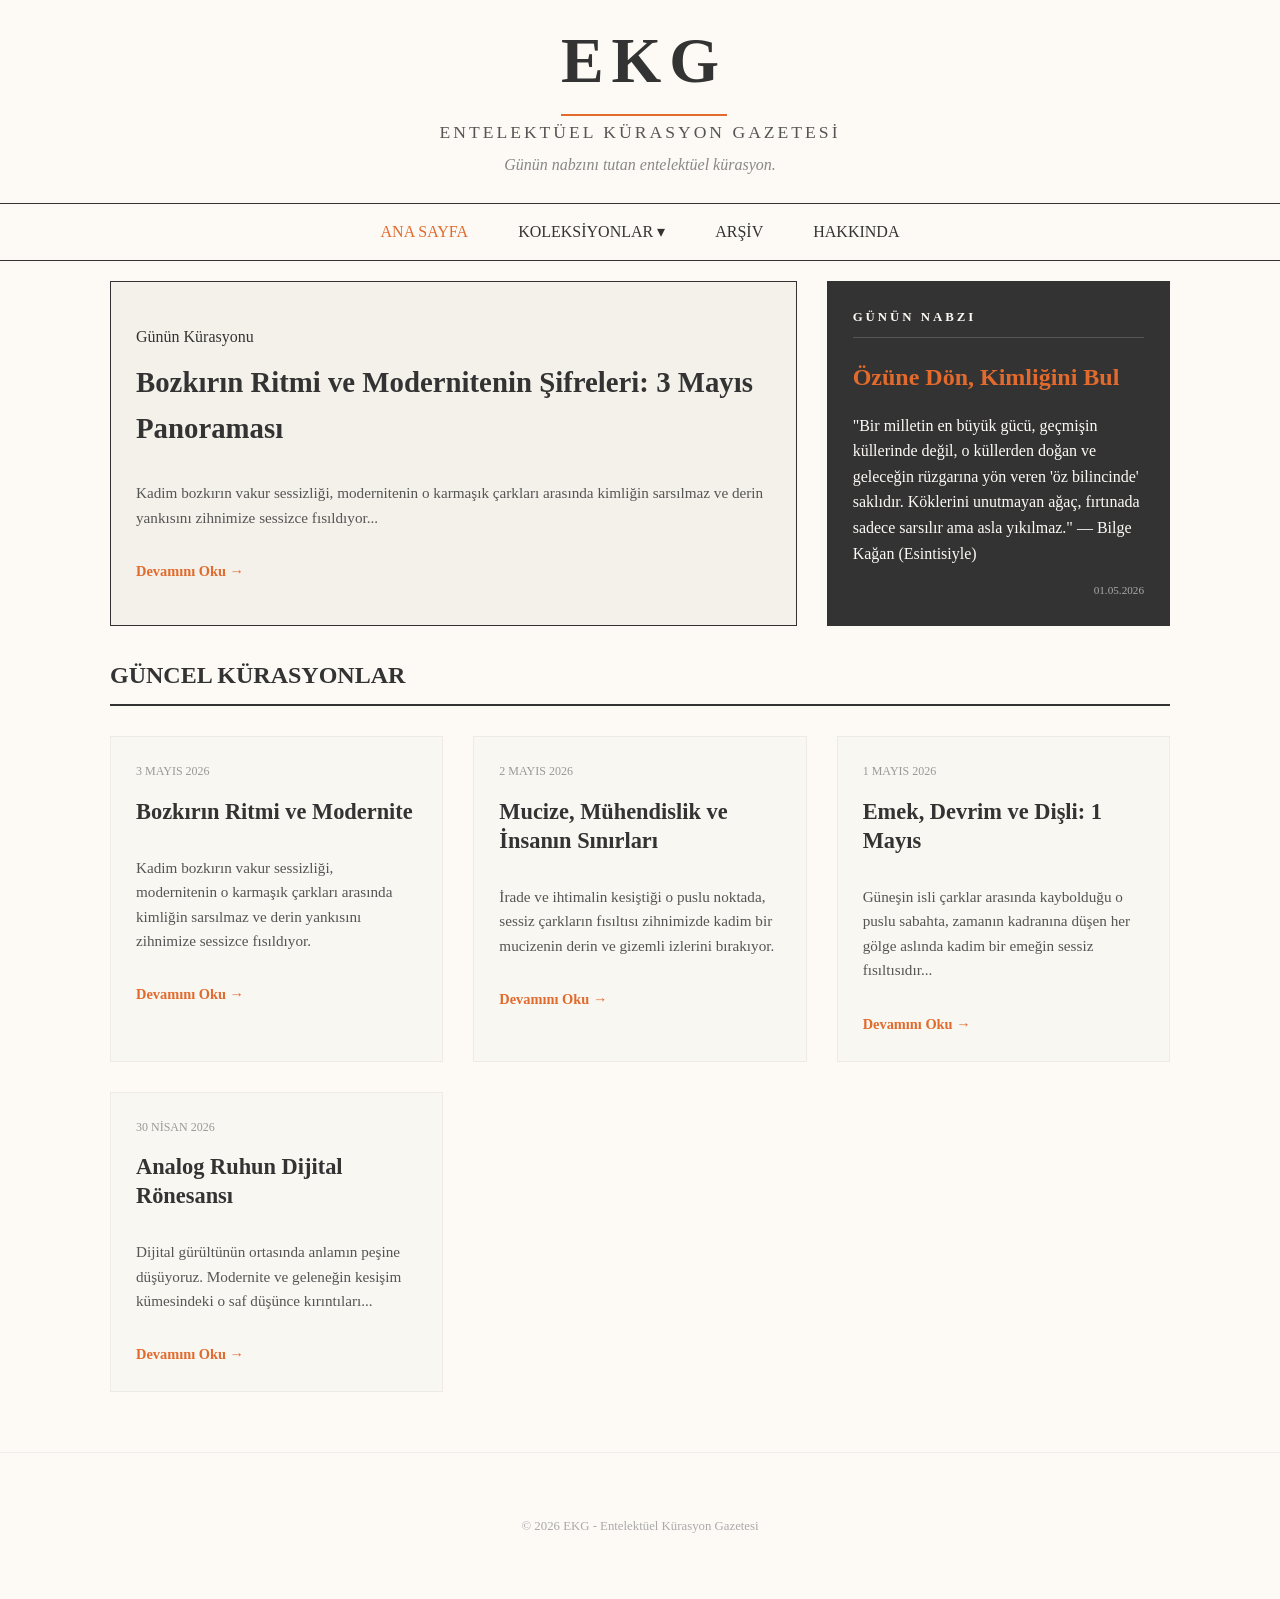
==== index.html @ f5b5e718 "update index.html" ====
<!DOCTYPE html>
<html lang="tr">
<head>
    <meta charset="UTF-8">
    <meta name="viewport" content="width=device-width, initial-scale=1.0, maximum-scale=1.0,user-scalable=no">
    <title>EKG | Entelektüel Kürasyon Gazetesi</title>
    <link rel="stylesheet" href="style.css">
</head>
<body>

    <header>
        <h1 class="site-title">
            <a href="index.html" style="text-decoration: none; color: inherit;">
                EKG
            </a>
        </h1>
        <h2 class="full-name">Entelektüel Kürasyon Gazetesi</h2>
        <p class="motto">Günün nabzını tutan entelektüel kürasyon.</p>
    </header>

    <nav class="main-nav">
        <div class="mobile-menu-btn" id="mobileMenuBtn">
            <span></span>
            <span></span>
            <span></span>
            <small>MENÜ</small>
        </div>

        <ul class="nav-list" id="navList">
            <li><a href="index.html" class="active">ANA SAYFA</a></li>
            <li class="dropdown">
                <a href="javascript:void(0)" class="dropbtn">KOLEKSİYONLAR ▾</a>
                <ul class="dropdown-content">
                    <li><a href="#">Haftasonu Rehberleri</a></li>
                    <li><a href="#">Araştırma Dosyaları</a></li>
                    <li><a href="#">Yazı Dizileri</a></li>
                    <li><a href="#">İncelemeler</a></li>
                </ul>
            </li>
            <li><a href="#">ARŞİV</a></li>
            <li><a href="hakkinda.html">HAKKINDA</a></li>
        </ul>
    </nav>

    <main>
        <section class="headline-zone">
            <article class="main-featured">
                <span class="label">Günün Kürasyonu</span>

                <a href="yazilar/yazi-dort.html" class="post-title-link">
                    <h2>Bozkırın Ritmi ve Modernitenin Şifreleri: 3 Mayıs Panoraması</h2>
                </a>

                <p class="summary">
                    Kadim bozkırın vakur sessizliği, modernitenin o karmaşık çarkları arasında kimliğin sarsılmaz ve derin yankısını zihnimize sessizce fısıldıyor...
                </p>

                <a href="yazilar/yazi-dort.html" class="read-more-btn">Devamını Oku →</a>
            </article>



            <aside class="pulse-box">
                <h3>Günün Nabzı</h3>
                <div class="pulse-content">
                    <span class="concept">Özüne Dön, Kimliğini Bul</span>
                    <p>
                        ​"Bir milletin en büyük gücü, geçmişin küllerinde değil, o küllerden doğan ve geleceğin rüzgarına yön veren 'öz bilincinde' saklıdır. Köklerini unutmayan ağaç, fırtınada sadece sarsılır ama asla yıkılmaz." — Bilge Kağan (Esintisiyle)
                    </p>
                </div>
                <div class="pulse-footer">
                    <span>01.05.2026</span>
                </div>
            </aside>
        </section>

        <section class="post-list">
            <h3>Güncel Kürasyonlar</h3>
            <div class="post-list-grid">

                <article class="post-card">
                    <span class="date">3 Mayıs 2026</span>
                    
                    <a href="yazilar/yazi-dort.html" class="post-title-link">
                        <h4>Bozkırın Ritmi ve Modernite</h4>
                    </a>
                    
                    <p>
                        Kadim bozkırın vakur sessizliği, modernitenin o karmaşık çarkları arasında kimliğin sarsılmaz ve derin yankısını zihnimize sessizce fısıldıyor.
                    </p>
                    
                    <a href="yazilar/yazi-dort.html" class="read-more">Devamını Oku →</a>
                </article>                
                
                <article class="post-card">
                    <span class="date">2 Mayıs 2026</span>
    
                    <a href="yazilar/yazi-uc.html" class="post-title-link">
                        <h4>Mucize, Mühendislik ve İnsanın Sınırları</h4>
                    </a>
    
                    <p>
                        İrade ve ihtimalin kesiştiği o puslu noktada, sessiz çarkların fısıltısı zihnimizde kadim bir mucizenin derin ve gizemli izlerini bırakıyor.
                    </p>
    
                    <a href="yazilar/yazi-uc.html" class="read-more">Devamını Oku →</a>
                </article>
                
                <article class="post-card">
                    <span class="date">1 Mayıs 2026</span>
                    
                    <a href="yazilar/yazi-iki.html" class="post-title-link">
                        <h4>Emek, Devrim ve Dişli: 1 Mayıs</h4>
                    </a>
                    
                    <p>
                        Güneşin isli çarklar arasında kaybolduğu o puslu sabahta, zamanın kadranına düşen her gölge aslında kadim bir emeğin sessiz fısıltısıdır...
                    </p>
                    
                    <a href="yazilar/yazi-iki.html" class="read-more">Devamını Oku →</a>
                </article>                
                
                <article class="post-card">
                    <span class="date">30 Nisan 2026</span>
    
                    <a href="yazilar/analog-ruhun-dijital-ronesansi.html" class="post-title-link">
                        <h4>Analog Ruhun Dijital Rönesansı</h4>
                    </a>
    
                    <p>
                        Dijital gürültünün ortasında anlamın peşine düşüyoruz. Modernite ve geleneğin kesişim kümesindeki o saf düşünce kırıntıları...
                    </p>
    
                    <a href="yazilar/analog-ruhun-dijital-ronesansi.html" class="read-more">Devamını Oku →</a>
                </article>

            </div>
        </section>
    </main>

    <footer>
        <p>&copy; 2026 EKG - Entelektüel Kürasyon Gazetesi</p>
    </footer>

    <script src="script.js"></script>
</body>
</html>
---- style.css ----
/* ============================================================
   1. GENEL AYARLAR & TİPOGRAFİ
   ============================================================ */
html, body {
    overflow-x: hidden;
    width: 100%;
    margin: 0;
    padding: 0;
    box-sizing: border-box;
    background-color: #fdfaf6;
    color: #333;
    font-family: 'Georgia', serif;
    line-height: 1.6;
}

*, *:before, *:after { box-sizing: inherit; }

/* ============================================================
   2. HEADER (BAŞLIK)
   ============================================================ */
header {
    text-align: center;
    padding: 10px 20px 10px;
    background-color: #fdfaf6;
}

/* --- SADECE LOGO İÇİN NABIZ (PULSE) --- */
.site-title {
    font-size: 4rem;
    margin: 0;
    font-weight: bold;
    position: relative;
    display: inline-block;
    letter-spacing: 8px;
    margin-right: -8px;
    /* Hayalet boşluğu sıfırlar */
    padding: 0;
}

.site-title::after {
    content: "";
    display: block;
    width: 100%;
    height: 2px;
    background: #e26a2c;
    margin: 2px auto 0;
    animation: real-heartbeat 5s infinite ease-in-out;
    transform-origin: center;
}




header h1 a { text-decoration: none; color: inherit; }

.full-name {
    font-size: 1.1rem;
    font-weight: normal;
    text-transform: uppercase;
    letter-spacing: 3px;
    margin: 2px 0;
    color: #555;
}

.motto {
    font-style: italic;
    color: #888;
    font-size: 1rem;
    margin-top: 5px;
}

/* ============================================================
   3. EKG NAVİGASYON SİSTEMİ (ÇALIŞAN YAPI)
   ============================================================ */
.main-nav {
    border-top: 1px solid #333;
    border-bottom: 1px solid #333;
    background-color: #fdfaf6;
    position: sticky;
    top: 0;
    z-index: 10000;
    width: 100%;
}

.nav-list {
    display: flex;
    justify-content: center;
    margin: 0;
    padding: 0;
    list-style: none !important;
}

.nav-list li {
    position: relative;
    list-style: none !important;
}

.nav-list li a {
    display: block;
    padding: 15px 25px;
    color: #333 !important;
    text-decoration: none !important;
    font-size: 1rem;
    transition: 0.3s;
}

.nav-list li a:hover, .nav-list li a.active { color: #e26a2c !important; }

/* --- MASAÜSTÜ & TABLET (769px Üstü) --- */
@media (min-width: 769px) {
    .mobile-menu-btn { display: none !important; }
    
    .dropdown-content {
        display: none;
        position: absolute;
        top: 100%;
        left: 0;
        background-color: #333;
        min-width: 220px;
        box-shadow: 0 8px 16px rgba(0,0,0,0.2);
        flex-direction: column;
        padding: 0;
    }
    .dropdown.is-open .dropdown-content { display: flex !important; }
}

/* --- MOBİL (768px ve Altı) --- */
@media (max-width: 768px) {
    .mobile-menu-btn {
        display: flex !important;
        flex-direction: column;
        align-items: center;
        padding: 12px;
        cursor: pointer;
    }
    .mobile-menu-btn span { width: 25px; height: 2px; background: #333; margin: 2px 0; }
    .mobile-menu-btn small { font-size: 0.6rem; text-transform: uppercase; }

    .nav-list {
        display: none !important; 
        flex-direction: column !important;
        width: 100%;
        text-align: center;
    }

    .nav-list.is-active { display: flex !important; }

    .nav-list li { width: 100%; border-top: 1px solid #eee; }
    .nav-list li a { padding: 15px !important; }

    .dropdown-content {
        display: none !important;
        background-color: #333;
        width: 100%;
        padding: 0;
        position: static !important;
    }
    .dropdown.is-open .dropdown-content { display: block !important; }
}

.dropdown-content li a { color: #fdfaf6 !important; padding: 12px !important; font-size: 0.9rem; border-bottom: 1px solid #444; }

/* ============================================================
   4. ANA İÇERİK ALANI (MANŞET & GRID)
   ============================================================ */
main {
    max-width: 1100px;
    margin: 20px auto;
    padding: 0 20px;
}

.headline-zone {
    display: grid;
    grid-template-columns: 2fr 1fr;
    gap: 30px;
    margin-bottom: 30px;
}

.main-featured {
    background: #f4f1ea;
    padding: 25px;
    border: 1px solid #333;
    display: flex;
    flex-direction: column;
    justify-content: center;
}

.main-featured h2 { font-size: 1.8rem; margin: 10px 0; }

/* Günün Nabzı Kutusu */
.pulse-box {
    background: #333;
    color: #fdfaf6;
    padding: 25px;
    display: flex;
    flex-direction: column;
    justify-content: space-between;
    border: 1px solid #333;
}

.pulse-box h3 {
    font-size: 0.8rem;
    text-transform: uppercase;
    letter-spacing: 3px;
    margin: 0;
    border-bottom: 1px solid #555;
    padding-bottom: 10px;
}

.pulse-content .concept {
    display: block;
    font-size: 1.5rem;
    font-weight: bold;
    margin: 20px 0 15px;
    color: #e26a2c;
}

.pulse-footer { font-size: 0.7rem; opacity: 0.6; text-align: right; }

/* ============================================================
   5. KARO (GRID) DÜZENİ & YAZI KARTLARI
   ============================================================ */
.post-list h3 {
    font-size: 1.5rem;
    border-bottom: 2px solid #333;
    padding-bottom: 10px;
    margin-bottom: 30px;
    text-transform: uppercase;
}

.post-list-grid {
    display: grid;
    grid-template-columns: repeat(auto-fit, minmax(300px, 1fr));
    gap: 30px;
}

.post-card {
    background: #f9f7f2;
    border: 1px solid #efebe4;
    padding: 25px;
    display: flex;
    flex-direction: column;
    transition: all 0.3s ease;
    text-decoration: none;
    color: inherit;
}

/* Üzerine gelince (Hover) parlaması için */
.post-card:hover {
    background-color: #fdfaf6; /* Sayfa zemin rengine döner */
    transform: translateY(-8px);
    box-shadow: 0 12px 24px rgba(0,0,0,0.05);
    border-color: #e26a2c;
}

.post-image-placeholder {
    width: 100%;
    height: 180px;
    overflow: hidden;
    background-color: #f0f0f0;
    margin-bottom: 15px;
}

.grid-img {
    width: 100%;
    height: 180px;
    object-fit: cover;
    transition: transform 0.3s ease;
}

.post-card:hover .grid-img { transform: scale(1.05); }

.post-card .date { font-size: 0.75rem; color: #999; text-transform: uppercase; }

.post-card h4 { margin: 15px 0; font-size: 1.4rem; line-height: 1.3; }

.read-more {
    margin-top: 20px;
    display: inline-block;
    color: #e26a2c;
    font-weight: bold;
    text-decoration: none;
    font-size: 0.9rem;
}

/* ============================================================
   6. FOOTER & MOBİL LAYOUT AYARLARI
   ============================================================ */
footer {
    text-align: center;
    padding: 50px 20px;
    border-top: 1px solid #eee;
    margin-top: 60px;
    font-size: 0.8rem;
    color: #aaa;
}

@media (max-width: 768px) {
    .headline-zone { grid-template-columns: 1fr; }
    header h1 { font-size: 2.8rem; }
    .post-list-grid { grid-template-columns: 1fr; }
}

/* ============================================================
   EKG LİNK VE ETKİLEŞİM ESTETİĞİ (UNIFIED DESIGN)
   ============================================================ */

/* 1. EVRENSEL LİNK TEMİZLİĞİ */
a, a:visited, a:hover, a:active {
    text-decoration: none !important; /* Alt çizgiyi her yerde yasakla */
    color: inherit; /* Varsayılan mavi/mor rengi öldür */
    outline: none;
}

/* 2. MANŞET (FEATURED) ALANI DÜZENLEMESİ */
.main-featured {
    cursor: pointer; /* Alanın tamamının etkileşimli olduğunu hissettirir */
    transition: background-color 0.3s ease, border-color 0.3s ease;
}

.main-featured h2 {
    color: #333;
    transition: color 0.3s ease;
    margin-bottom: 15px;
}

/* Manşet üzerine gelince başlık turuncuya dönsün */
.main-featured:hover h2 {
    color: #e26a2c;
}

/* 3. POST CARD (GÜNCEL KÜRASYONLAR) BAŞLIKLARI */
.post-title-link h4 {
    color: #333;
    margin: 15px 0;
    transition: color 0.3s ease;
}

/* Kart üzerine gelince başlık turuncuya dönsün */
.post-card:hover h4 {
    color: #e26a2c;
}

/* 4. "DEVAMINI OKU" BUTONLARI (ORTAK DİL) */
.read-more, .read-more-btn {
    color: #e26a2c !important; /* İmza turuncumuz */
    font-weight: bold;
    font-size: 0.9rem;
    display: inline-block;
    margin-top: 15px;
    position: relative;
    transition: all 0.3s ease;
}

/* Hover durumunda minik bir süzülme ve ok işareti vurgusu */
.read-more:hover, .read-more-btn:hover {
    opacity: 0.8;
    transform: translateX(8px); /* Sağa doğru zarif bir kayma */
}

/* 5. METİN ÖZETLERİ (P Etiketleri) */
.main-featured p, .post-card p {
    color: #555; /* Okunabilirliği yüksek, yumuşak bir siyah */
    font-size: 0.95rem;
    line-height: 1.6;
}

/* --- HAKKINDA SAYFASI ÖZEL --- */
.about-section {
    max-width: 800px;
    margin: 40px auto;
    background: #f4f1ea;
    padding: 40px;
    border: 1px solid #333;
    text-align: center;
}

.about-text h2 {
    font-size: 2rem;
    margin-bottom: 30px;
    letter-spacing: 2px;
}

.about-text p {
    font-size: 1.1rem;
    color: #444;
    margin-bottom: 25px;
    text-align: justify;
}

.separator {
    font-size: 1.5rem;
    margin: 40px 0;
    color: #e26a2c;
}

.contact-info h3 {
    font-size: 1.2rem;
    text-transform: uppercase;
    margin-bottom: 10px;
}

.email-link {
    color: #e26a2c !important;
    font-weight: bold;
    text-decoration: underline !important;
}

/* GERÇEKÇİ STOACI NABIZ ANİMASYONU */
@keyframes real-heartbeat {
    0% { transform: scaleX(0.1); opacity: 0.2; }    /* Başlangıç: Sessizlik */
    5% { transform: scaleX(1.05); opacity: 1; }    /* LUB: Ana Atış */
    8% { transform: scaleX(0.8); opacity: 0.6; }     /* Ara Geçiş */
    12% { transform: scaleX(1.1); opacity: 1; }     /* DUB: Artçı Atış */
    18% { transform: scaleX(0.1); opacity: 0.2; }    /* Sönümlenme */
    100% { transform: scaleX(0.1); opacity: 0.2; }  /* Uzun Bekleyiş: Dinginlik */
}

/* --- YAZI SAYFASI ESTETİĞİ --- */
.article-container {
    max-width: 800px;
    /* Okuma kolaylığı için ideal genişlik */
    margin: 40px auto;
}

.article-header {
    text-align: center;
    margin-bottom: 40px;
}

.category-tag {
    color: #e26a2c;
    text-transform: uppercase;
    font-weight: bold;
    font-size: 0.8rem;
    letter-spacing: 2px;
}

.article-header h1 {
    font-size: 2.5rem;
    line-height: 1.2;
    margin: 20px 0;
}

.article-meta {
    font-size: 0.9rem;
    color: #888;
    font-style: italic;
}

.featured-image-container {
    margin-bottom: 40px;
    border: 1px solid #333;
    padding: 10px;
    background: #fff;
}

.article-hero-img {
    width: 100%;
    height: auto;
    display: block;
}

.article-body section {
    margin-bottom: 50px;
}

.article-body h3 {
    font-size: 1.6rem;
    border-bottom: 1px solid #e26a2c;
    padding-bottom: 10px;
    margin-bottom: 20px;
}

.article-body p {
    font-size: 1.15rem;
    line-height: 1.8;
    margin-bottom: 25px;
    text-align: justify;
}

/* Ice Breaker Kutuları */
.ice-breaker-box {
    background-color: #f4f1ea;
    border-left: 4px solid #e26a2c;
    padding: 20px;
    margin: 30px 0;
    font-style: italic;
    color: #444;
    font-size: 1rem;
}

/* Yazı sayfasındaki başlıkta animasyonu durdurur */
.article-header h1 {
    animation: none !important;
    position: relative;
    display: block;
}

.article-header h1::after {
    content: none !important;
    /* Hareketli çizgiyi tamamen yok eder */
}
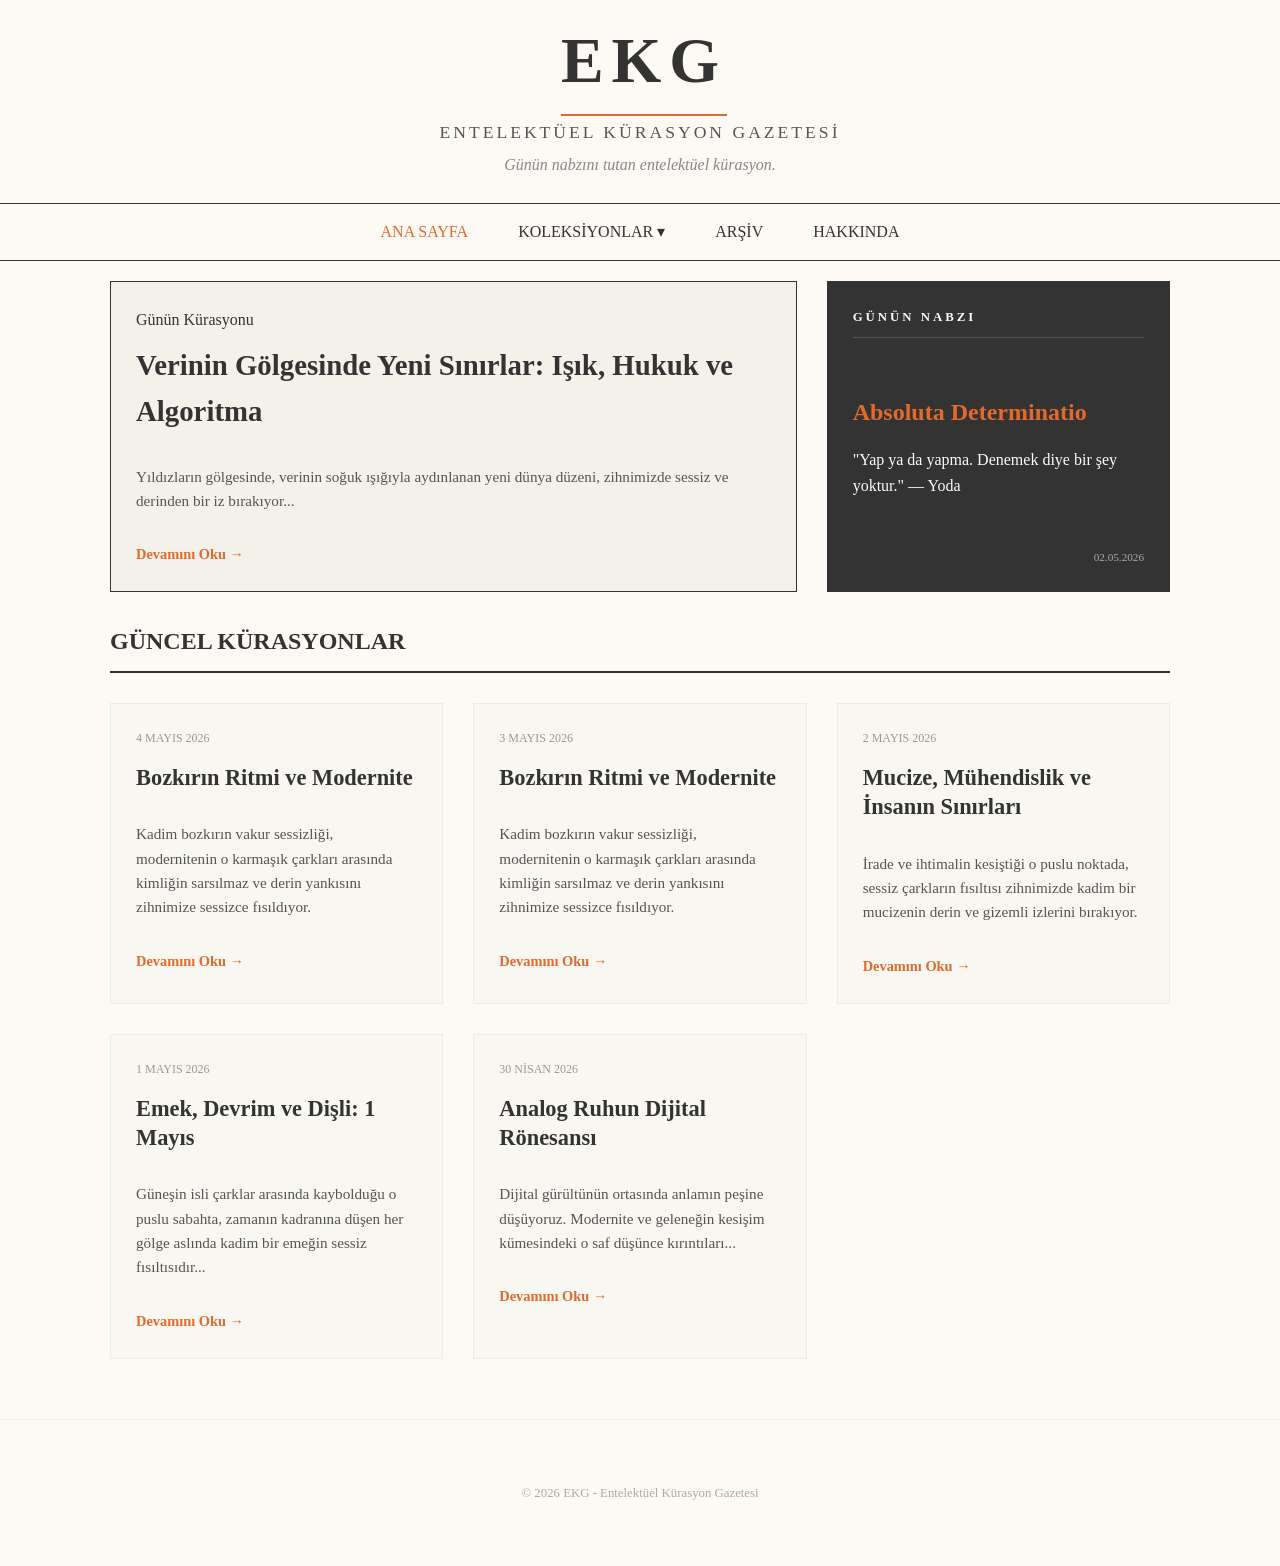
==== commit e30e1bfe: "yazi-bes" ====
--- a/index.html
+++ b/index.html
@@ -47,15 +47,15 @@
             <article class="main-featured">
                 <span class="label">Günün Kürasyonu</span>
 
-                <a href="yazilar/yazi-dort.html" class="post-title-link">
-                    <h2>Bozkırın Ritmi ve Modernitenin Şifreleri: 3 Mayıs Panoraması</h2>
+                <a href="yazilar/yazi-bes.html" class="post-title-link">
+                    <h2>Verinin Gölgesinde Yeni Sınırlar: Işık, Hukuk ve Algoritma</h2>
                 </a>
 
                 <p class="summary">
-                    Kadim bozkırın vakur sessizliği, modernitenin o karmaşık çarkları arasında kimliğin sarsılmaz ve derin yankısını zihnimize sessizce fısıldıyor...
+                    Yıldızların gölgesinde, verinin soğuk ışığıyla aydınlanan yeni dünya düzeni, zihnimizde sessiz ve derinden bir iz bırakıyor...
                 </p>
 
-                <a href="yazilar/yazi-dort.html" class="read-more-btn">Devamını Oku →</a>
+                <a href="yazilar/yazi-bes.html" class="read-more-btn">Devamını Oku →</a>
             </article>
 
 
@@ -63,13 +63,12 @@
             <aside class="pulse-box">
                 <h3>Günün Nabzı</h3>
                 <div class="pulse-content">
-                    <span class="concept">Özüne Dön, Kimliğini Bul</span>
+                    <span class="concept">Absoluta Determinatio</span>
                     <p>
-                        ​"Bir milletin en büyük gücü, geçmişin küllerinde değil, o küllerden doğan ve geleceğin rüzgarına yön veren 'öz bilincinde' saklıdır. Köklerini unutmayan ağaç, fırtınada sadece sarsılır ama asla yıkılmaz." — Bilge Kağan (Esintisiyle)
-                    </p>
+                        ​"Yap ya da yapma. Denemek diye bir şey yoktur." — Yoda</p>
                 </div>
                 <div class="pulse-footer">
-                    <span>01.05.2026</span>
+                    <span>02.05.2026</span>
                 </div>
             </aside>
         </section>
@@ -78,6 +77,20 @@
             <h3>Güncel Kürasyonlar</h3>
             <div class="post-list-grid">
 
+                <article class="post-card">
+                    <span class="date">4 Mayıs 2026</span>
+                    
+                    <a href="yazilar/yazi-bes.html" class="post-title-link">
+                        <h4>Bozkırın Ritmi ve Modernite</h4>
+                    </a>
+                    
+                    <p>
+                        Kadim bozkırın vakur sessizliği, modernitenin o karmaşık çarkları arasında kimliğin sarsılmaz ve derin yankısını zihnimize sessizce fısıldıyor.
+                    </p>
+                    
+                    <a href="yazilar/yazi-bes.html" class="read-more">Devamını Oku →</a>
+                </article>
+               
                 <article class="post-card">
                     <span class="date">3 Mayıs 2026</span>
                     
--- a/style.css
+++ b/style.css
@@ -500,4 +500,53 @@
 .article-header h1::after {
     content: none !important;
     /* Hareketli çizgiyi tamamen yok eder */
-}+}
+
+/* ============================================================
+   EKG ANALOG SAYFA KIVRILMA - SAĞ ALT KÖŞE (REVISED)
+   ============================================================ */
+
+.post-card, .main-featured {
+    position: relative;
+    overflow: hidden;
+    transition: all 0.4s cubic-bezier(0.25, 0.46, 0.45, 0.94);
+}
+
+/* KIVRILAN KÖŞE: SAĞ ALT MÜDAHALESİ */
+.post-card::before, .main-featured::before {
+    content: "";
+    position: absolute;
+    /* Koordinatları sağ alta mühürledik */
+    bottom: 0;
+    right: 0;
+    width: 0;
+    height: 0;
+    
+    /* Işık açısı sağ alt katlamaya göre 45 derecelik açıyla revize edildi */
+    background: linear-gradient(45deg, 
+        rgba(239, 235, 228, 1) 45%, /* Kağıt rengi */
+        rgba(215, 210, 195, 1) 50%, /* Katlanma çizgisi */
+        rgba(0, 0, 0, 0.05) 55%,    /* Gölgelenme */
+        transparent 60%);
+    
+    transition: all 0.4s ease;
+    z-index: 5;
+    /* Gölgeyi yukarı ve sola doğru yönlendirdik */
+    box-shadow: -2px -2px 5px rgba(0,0,0,0.05);
+}
+
+/* HOVER DURUMU */
+.post-card:hover::before, .main-featured:hover::before {
+    width: 45px;
+    height: 45px;
+}
+
+/* TIKLAMA (ACTIVE) DURUMU */
+.post-card:active::before, .main-featured:active::before {
+    width: 60px;
+    height: 60px;
+    background: linear-gradient(45deg, 
+        rgba(226, 106, 44, 0.2) 45%, /* İmza turuncumuzun hafif yansıması */
+        rgba(215, 210, 195, 1) 50%, 
+        rgba(0, 0, 0, 0.15) 80%);
+}
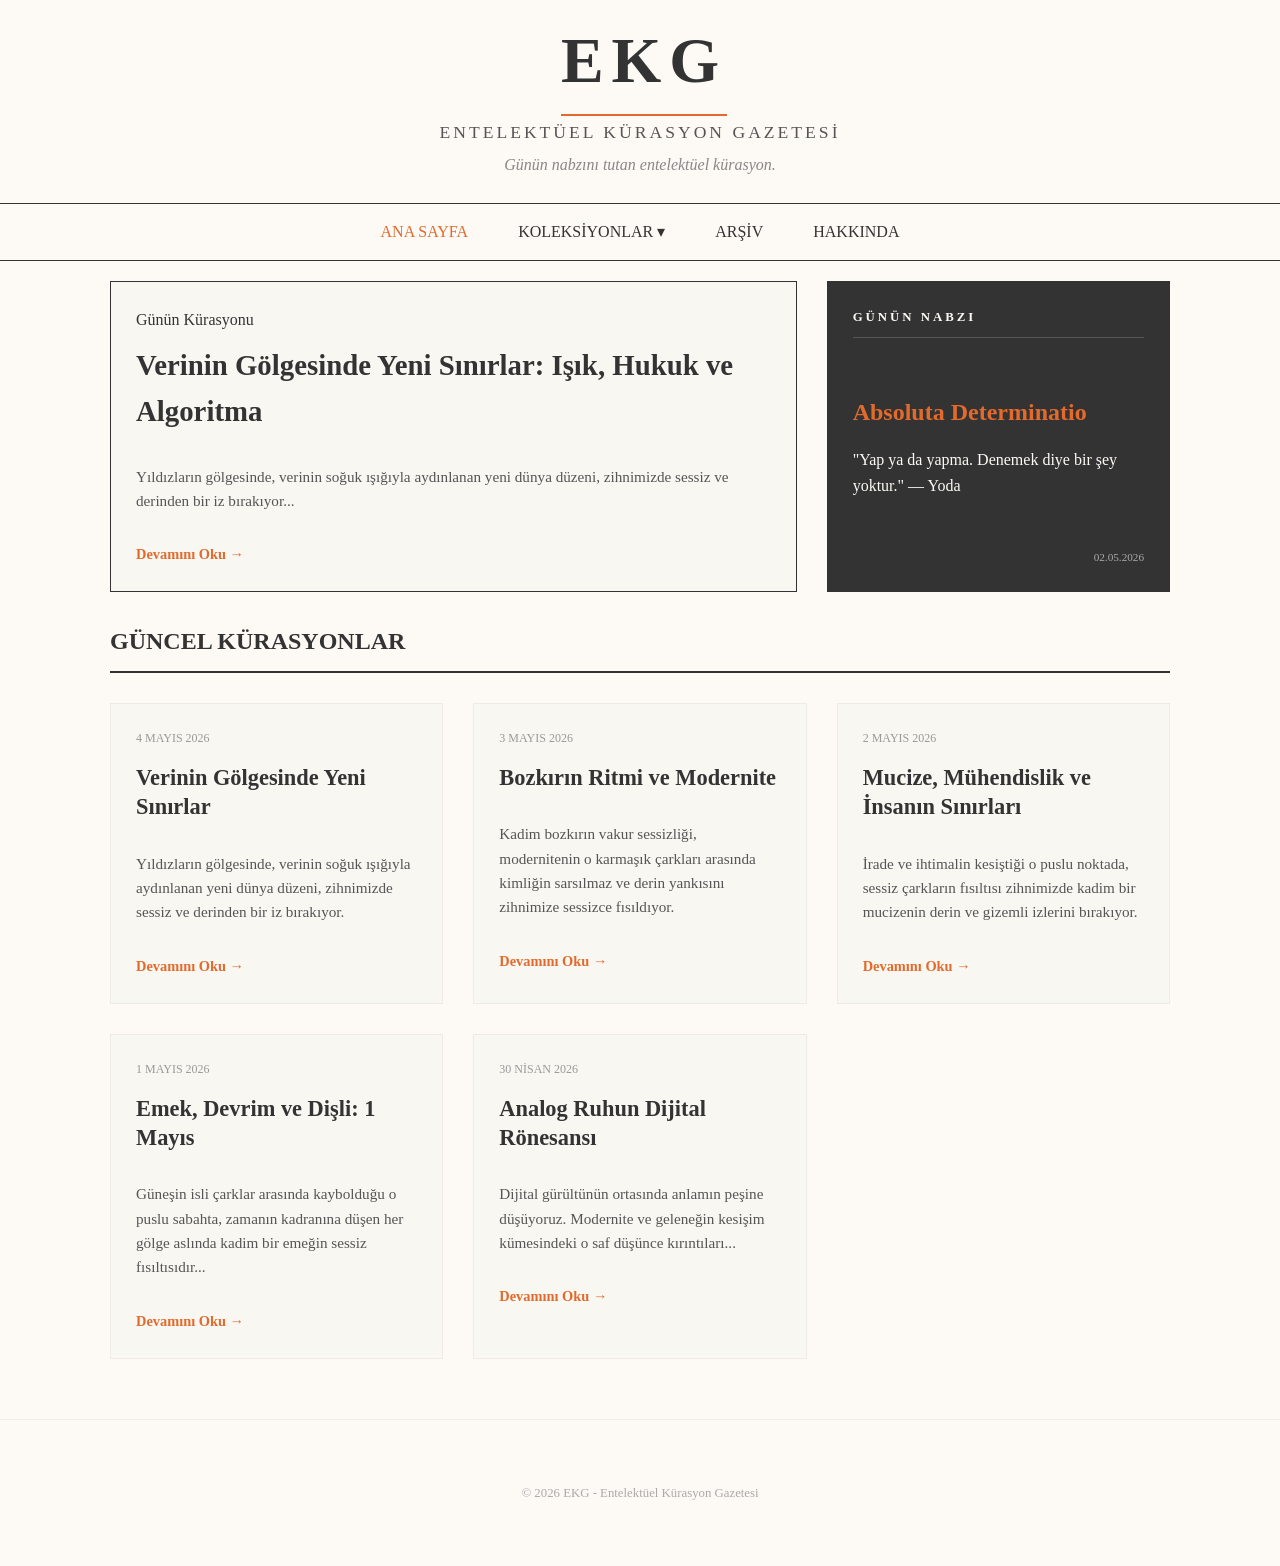
==== commit 2170ee08: "update index.html" ====
--- a/index.html
+++ b/index.html
@@ -58,8 +58,6 @@
                 <a href="yazilar/yazi-bes.html" class="read-more-btn">Devamını Oku →</a>
             </article>
 
-
-
             <aside class="pulse-box">
                 <h3>Günün Nabzı</h3>
                 <div class="pulse-content">
@@ -81,11 +79,11 @@
                     <span class="date">4 Mayıs 2026</span>
                     
                     <a href="yazilar/yazi-bes.html" class="post-title-link">
-                        <h4>Bozkırın Ritmi ve Modernite</h4>
+                        <h4>Verinin Gölgesinde Yeni Sınırlar</h4>
                     </a>
                     
                     <p>
-                        Kadim bozkırın vakur sessizliği, modernitenin o karmaşık çarkları arasında kimliğin sarsılmaz ve derin yankısını zihnimize sessizce fısıldıyor.
+                        Yıldızların gölgesinde, verinin soğuk ışığıyla aydınlanan yeni dünya düzeni, zihnimizde sessiz ve derinden bir iz bırakıyor.
                     </p>
                     
                     <a href="yazilar/yazi-bes.html" class="read-more">Devamını Oku →</a>
--- a/style.css
+++ b/style.css
@@ -503,50 +503,52 @@
 }
 
 /* ============================================================
-   EKG ANALOG SAYFA KIVRILMA - SAĞ ALT KÖŞE (REVISED)
+   EKG ANALOG SAYFA KIVRILMA - CERRAHİ DÜZENLEME (SAĞ ALT)
    ============================================================ */
 
 .post-card, .main-featured {
     position: relative;
     overflow: hidden;
+    /* Kartın ana zemini: Antik Kağıt tonu */
+    background-color: #f9f7f2; 
     transition: all 0.4s cubic-bezier(0.25, 0.46, 0.45, 0.94);
 }
 
-/* KIVRILAN KÖŞE: SAĞ ALT MÜDAHALESİ */
 .post-card::before, .main-featured::before {
     content: "";
     position: absolute;
-    /* Koordinatları sağ alta mühürledik */
     bottom: 0;
     right: 0;
     width: 0;
     height: 0;
     
-    /* Işık açısı sağ alt katlamaya göre 45 derecelik açıyla revize edildi */
-    background: linear-gradient(45deg, 
-        rgba(239, 235, 228, 1) 45%, /* Kağıt rengi */
-        rgba(215, 210, 195, 1) 50%, /* Katlanma çizgisi */
-        rgba(0, 0, 0, 0.05) 55%,    /* Gölgelenme */
-        transparent 60%);
+    /* GRADIENT SİHRİ: 
+       45 derecelik açıda %50'ye kadar şeffaf (alt zemin görünür), 
+       tam %50'de kağıdın arka yüzü başlar. 
+       Böylece çizgi kartın ortasına uzanmaz, sadece üçgende kalır.
+    */
+    background: linear-gradient(135deg, 
+        transparent 50%, 
+        #e0ddd5 50%,  /* Kıvrımın iç/arka yüzü (biraz daha gri/koyu) */
+        #f4f1ea 100%   /* Kıvrımın en ucu */
+    );
     
     transition: all 0.4s ease;
     z-index: 5;
-    /* Gölgeyi yukarı ve sola doğru yönlendirdik */
-    box-shadow: -2px -2px 5px rgba(0,0,0,0.05);
-}
-
-/* HOVER DURUMU */
+    
+    /* Kıvrımın altına düşen o asude gölge */
+    box-shadow: -3px -3px 8px rgba(0, 0, 0, 0.1);
+}
+
+/* HOVER: KÖŞE KIVRILIR */
 .post-card:hover::before, .main-featured:hover::before {
-    width: 45px;
-    height: 45px;
-}
-
-/* TIKLAMA (ACTIVE) DURUMU */
+    width: 50px;
+    height: 50px;
+}
+
+/* ACTIVE: TIKLAYINCA KAĞIT BİRAZ DAHA LİFT EDİLİR */
 .post-card:active::before, .main-featured:active::before {
-    width: 60px;
-    height: 60px;
-    background: linear-gradient(45deg, 
-        rgba(226, 106, 44, 0.2) 45%, /* İmza turuncumuzun hafif yansıması */
-        rgba(215, 210, 195, 1) 50%, 
-        rgba(0, 0, 0, 0.15) 80%);
-}
+    width: 65px;
+    height: 65px;
+    box-shadow: -5px -5px 12px rgba(0, 0, 0, 0.15);
+}
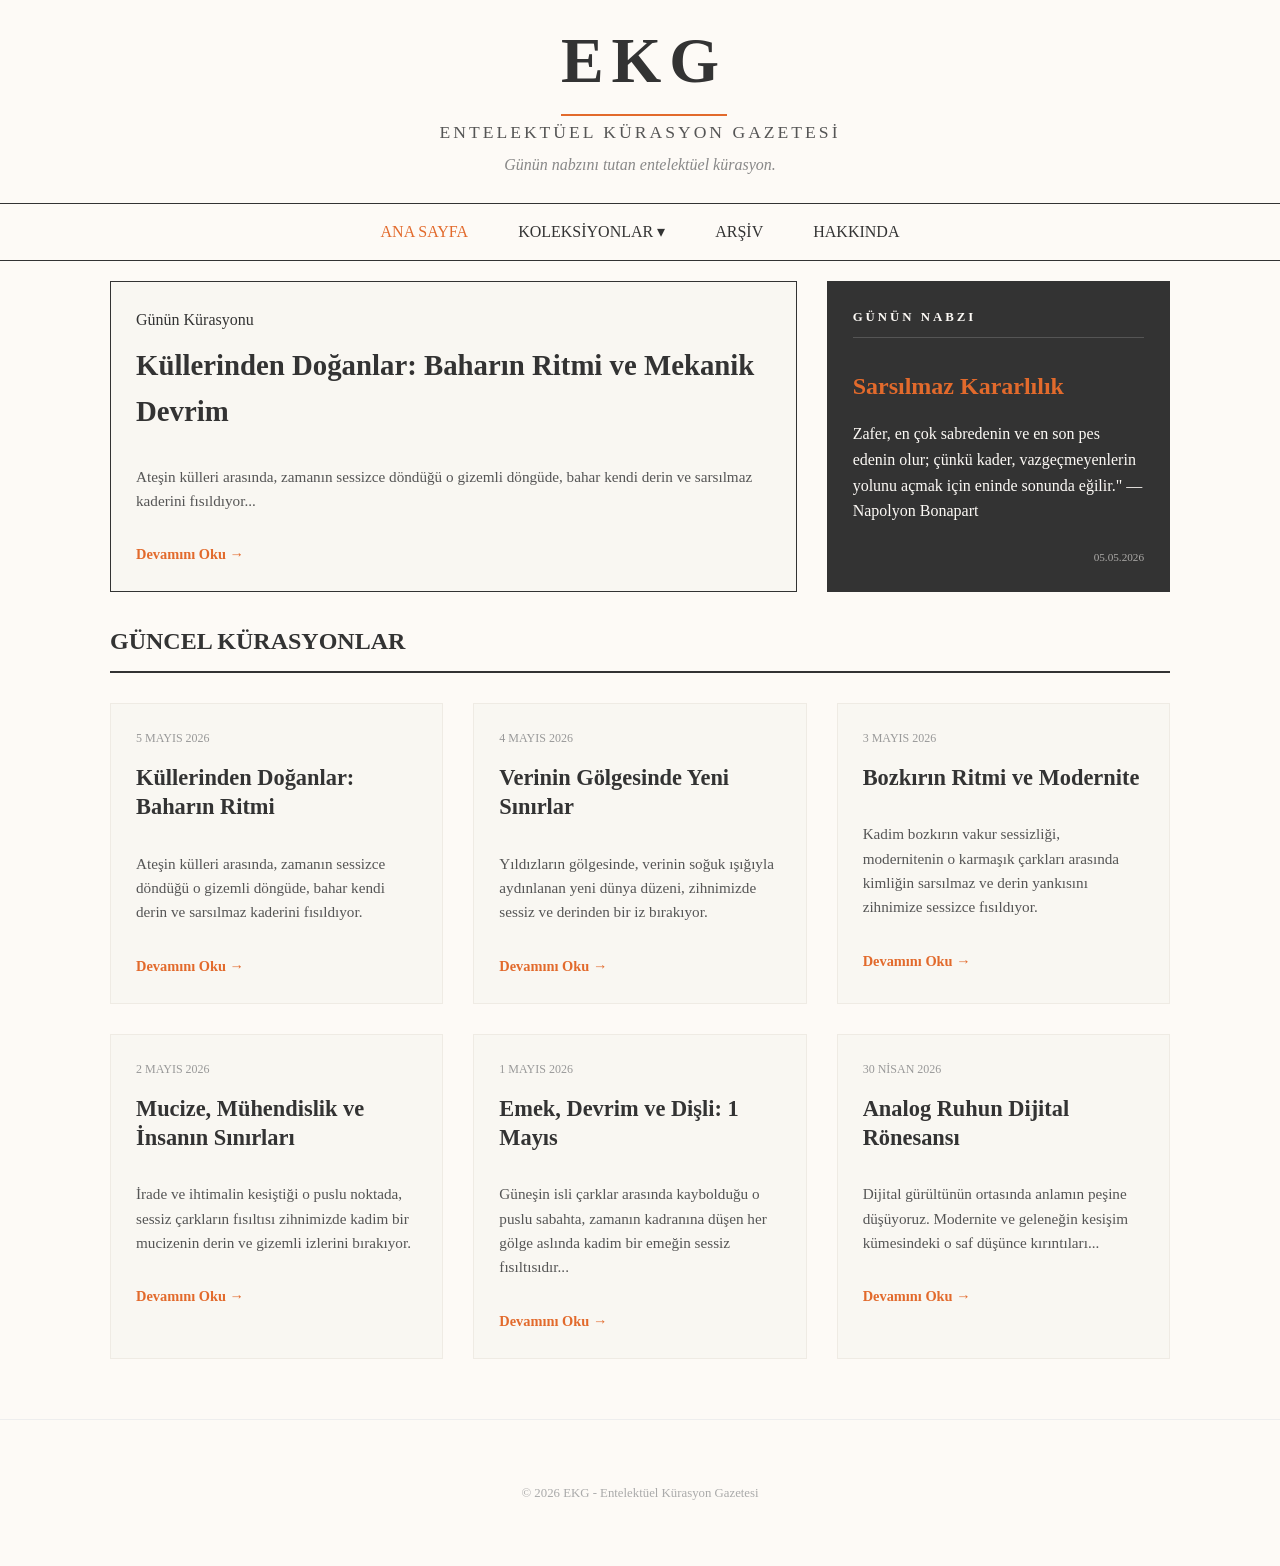
==== commit 4218d8fb: "update" ====
--- a/index.html
+++ b/index.html
@@ -47,26 +47,25 @@
             <article class="main-featured">
                 <span class="label">Günün Kürasyonu</span>
 
-                <a href="yazilar/yazi-bes.html" class="post-title-link">
-                    <h2>Verinin Gölgesinde Yeni Sınırlar: Işık, Hukuk ve Algoritma</h2>
+                <a href="yazilar/yazi-alti.html" class="post-title-link">
+                    <h2>Küllerinden Doğanlar: Baharın Ritmi ve Mekanik Devrim</h2>
                 </a>
 
                 <p class="summary">
-                    Yıldızların gölgesinde, verinin soğuk ışığıyla aydınlanan yeni dünya düzeni, zihnimizde sessiz ve derinden bir iz bırakıyor...
+                    Ateşin külleri arasında, zamanın sessizce döndüğü o gizemli döngüde, bahar kendi derin ve sarsılmaz kaderini fısıldıyor...
                 </p>
 
-                <a href="yazilar/yazi-bes.html" class="read-more-btn">Devamını Oku →</a>
+                <a href="yazilar/yazi-alti.html" class="read-more-btn">Devamını Oku →</a>
             </article>
 
             <aside class="pulse-box">
                 <h3>Günün Nabzı</h3>
                 <div class="pulse-content">
-                    <span class="concept">Absoluta Determinatio</span>
-                    <p>
-                        ​"Yap ya da yapma. Denemek diye bir şey yoktur." — Yoda</p>
+                    <span class="concept">Sarsılmaz Kararlılık</span>
+                    <p>Zafer, en çok sabredenin ve en son pes edenin olur; çünkü kader, vazgeçmeyenlerin yolunu açmak için eninde sonunda eğilir." — Napolyon Bonapart</p>
                 </div>
                 <div class="pulse-footer">
-                    <span>02.05.2026</span>
+                    <span>05.05.2026</span>
                 </div>
             </aside>
         </section>
@@ -75,6 +74,20 @@
             <h3>Güncel Kürasyonlar</h3>
             <div class="post-list-grid">
 
+                <article class="post-card">
+                    <span class="date">5 Mayıs 2026</span>
+                    
+                    <a href="yazilar/yazi-alti.html" class="post-title-link">
+                        <h4>Küllerinden Doğanlar: Baharın Ritmi</h4>
+                    </a>
+                    
+                    <p>
+                        Ateşin külleri arasında, zamanın sessizce döndüğü o gizemli döngüde, bahar kendi derin ve sarsılmaz kaderini fısıldıyor.
+                    </p>
+                    
+                    <a href="yazilar/yazi-alti.html" class="read-more">Devamını Oku →</a>
+                </article>
+                
                 <article class="post-card">
                     <span class="date">4 Mayıs 2026</span>
                     
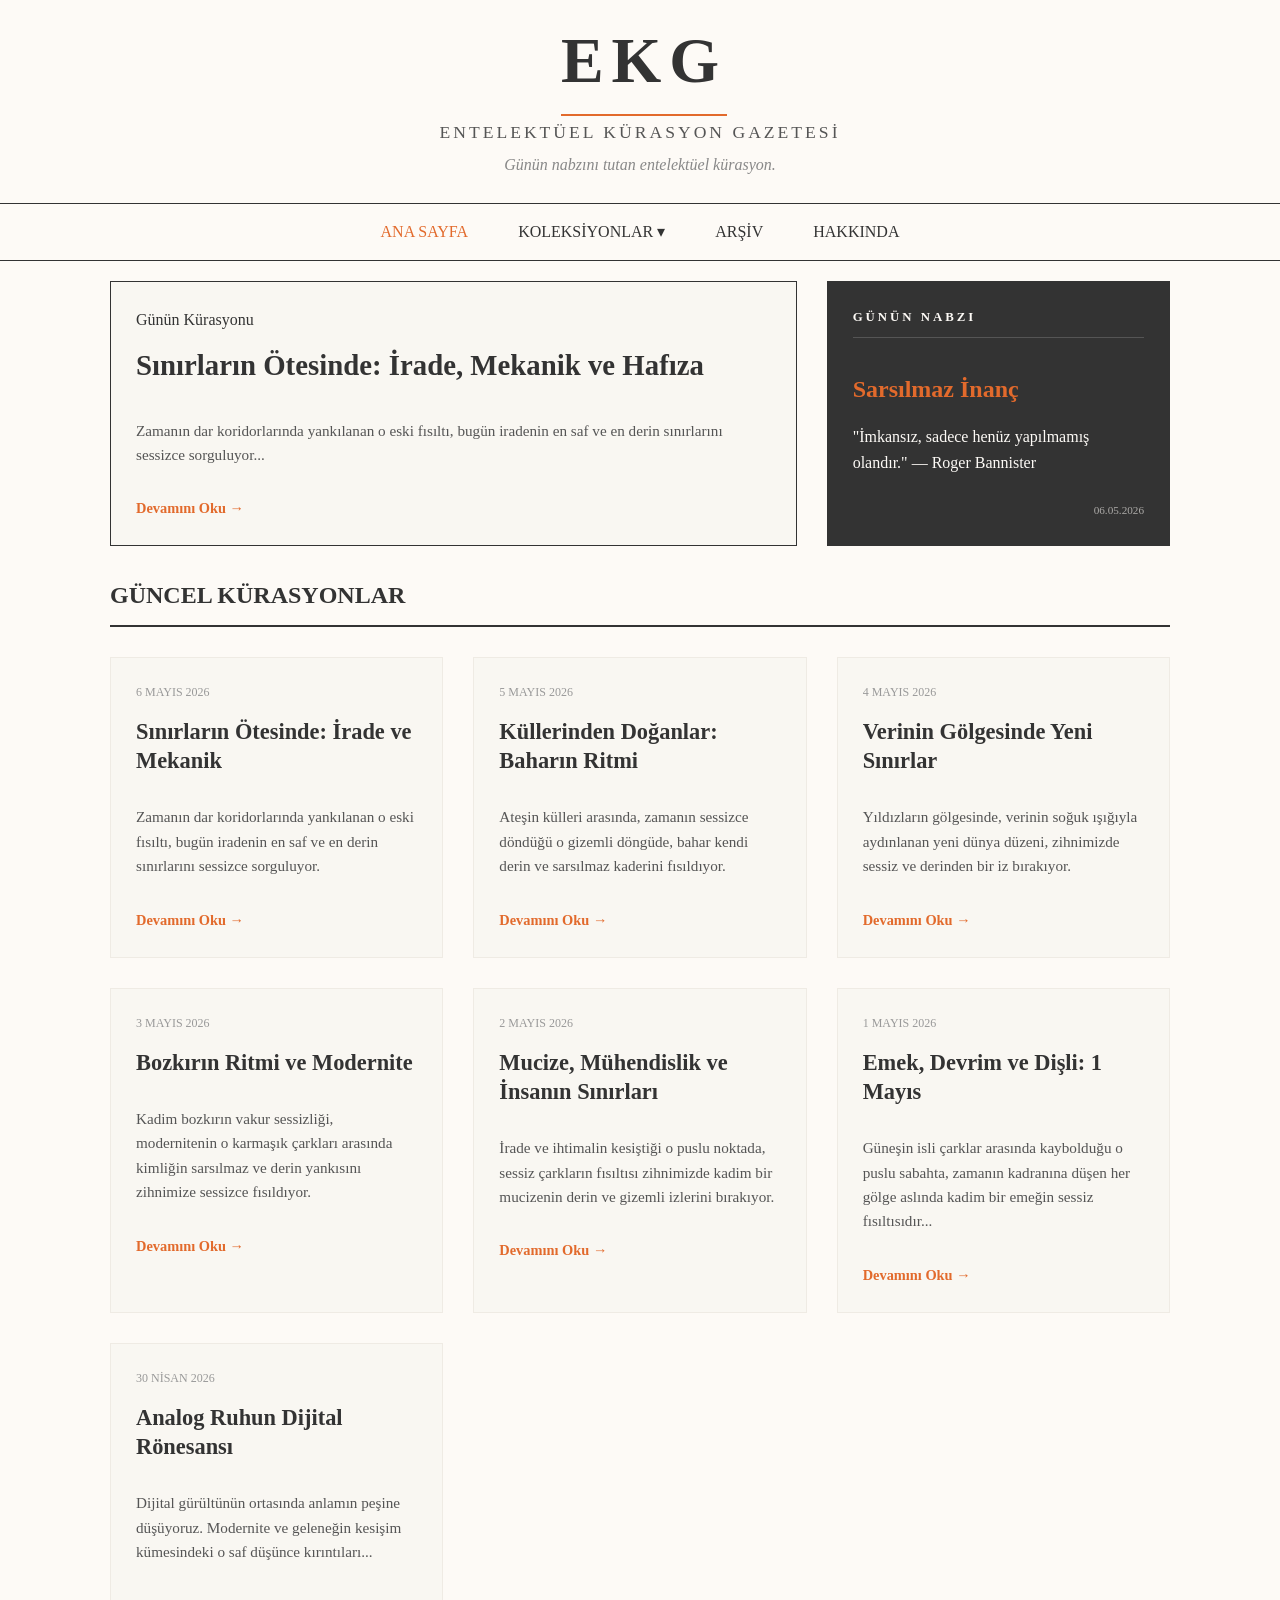
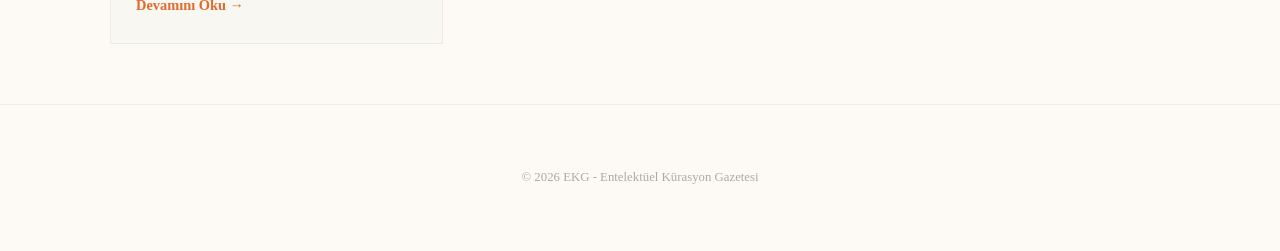
==== commit dfc62b5a: "update" ====
--- a/index.html
+++ b/index.html
@@ -47,25 +47,25 @@
             <article class="main-featured">
                 <span class="label">Günün Kürasyonu</span>
 
-                <a href="yazilar/yazi-alti.html" class="post-title-link">
-                    <h2>Küllerinden Doğanlar: Baharın Ritmi ve Mekanik Devrim</h2>
+                <a href="yazilar/yazi-yedi.html" class="post-title-link">
+                    <h2>Sınırların Ötesinde: İrade, Mekanik ve Hafıza</h2>
                 </a>
 
                 <p class="summary">
-                    Ateşin külleri arasında, zamanın sessizce döndüğü o gizemli döngüde, bahar kendi derin ve sarsılmaz kaderini fısıldıyor...
+                    Zamanın dar koridorlarında yankılanan o eski fısıltı, bugün iradenin en saf ve en derin sınırlarını sessizce sorguluyor...
                 </p>
 
-                <a href="yazilar/yazi-alti.html" class="read-more-btn">Devamını Oku →</a>
+                <a href="yazilar/yazi-yedi.html" class="read-more-btn">Devamını Oku →</a>
             </article>
 
             <aside class="pulse-box">
                 <h3>Günün Nabzı</h3>
                 <div class="pulse-content">
-                    <span class="concept">Sarsılmaz Kararlılık</span>
-                    <p>Zafer, en çok sabredenin ve en son pes edenin olur; çünkü kader, vazgeçmeyenlerin yolunu açmak için eninde sonunda eğilir." — Napolyon Bonapart</p>
+                    <span class="concept">Sarsılmaz İnanç</span>
+                    <p>​"İmkansız, sadece henüz yapılmamış olandır." — Roger Bannister</p>
                 </div>
                 <div class="pulse-footer">
-                    <span>05.05.2026</span>
+                    <span>06.05.2026</span>
                 </div>
             </aside>
         </section>
@@ -73,6 +73,20 @@
         <section class="post-list">
             <h3>Güncel Kürasyonlar</h3>
             <div class="post-list-grid">
+
+                <article class="post-card">
+                    <span class="date">6 Mayıs 2026</span>
+                    
+                    <a href="yazilar/yazi-yedi.html" class="post-title-link">
+                        <h4>Sınırların Ötesinde: İrade ve Mekanik</h4>
+                    </a>
+                    
+                    <p>
+                        Zamanın dar koridorlarında yankılanan o eski fısıltı, bugün iradenin en saf ve en derin sınırlarını sessizce sorguluyor.
+                    </p>
+                    
+                    <a href="yazilar/yazi-yedi.html" class="read-more">Devamını Oku →</a>
+                </article>
 
                 <article class="post-card">
                     <span class="date">5 Mayıs 2026</span>
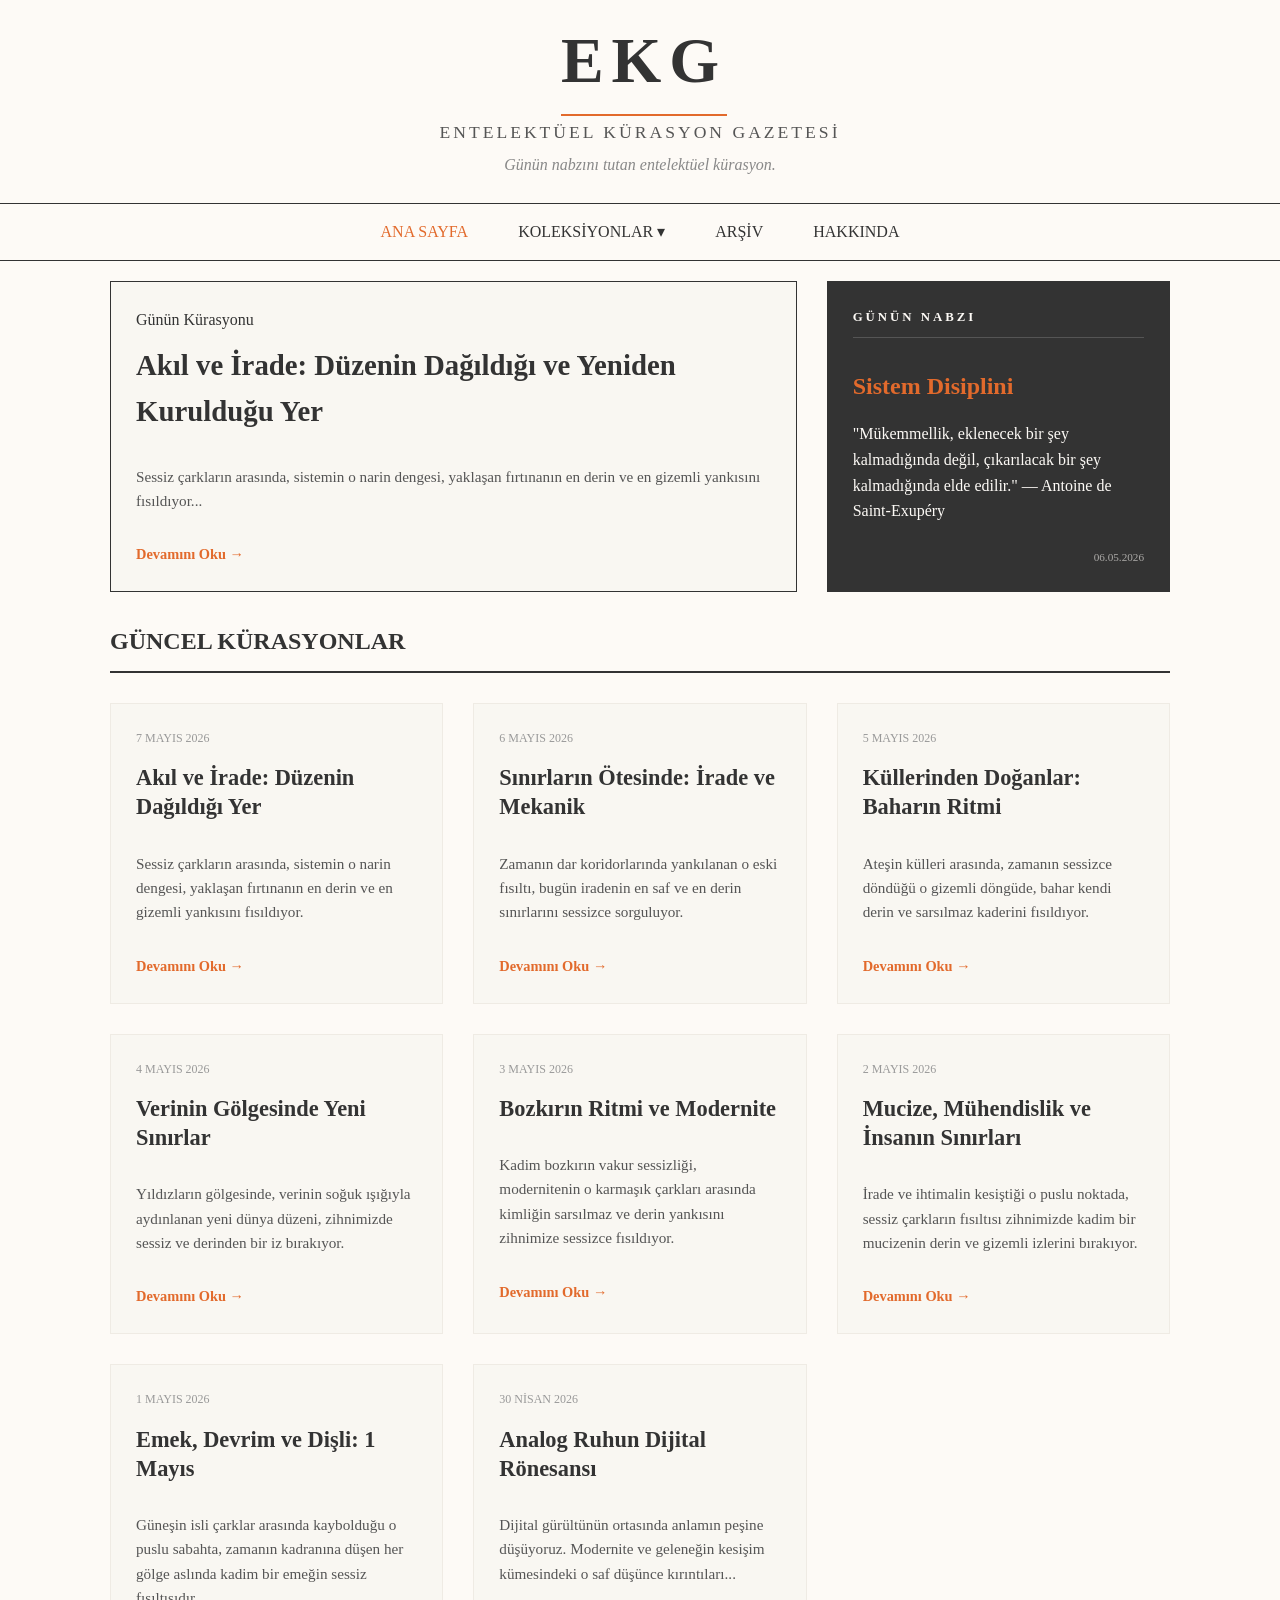
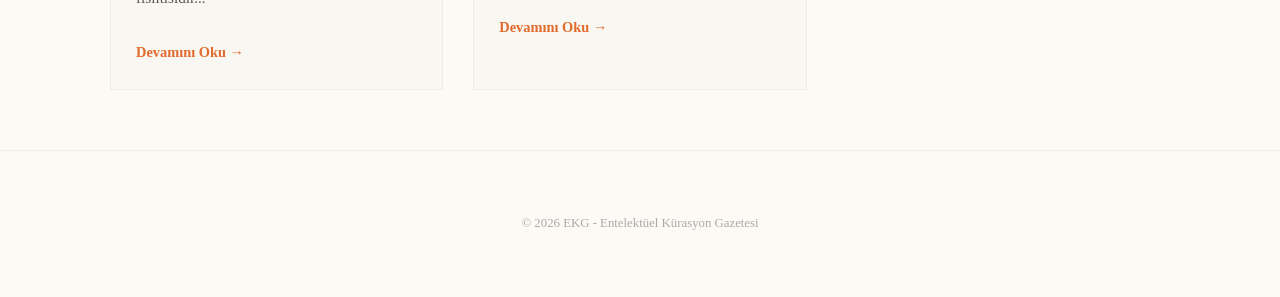
==== commit 28f02b74: "update" ====
--- a/index.html
+++ b/index.html
@@ -47,22 +47,22 @@
             <article class="main-featured">
                 <span class="label">Günün Kürasyonu</span>
 
-                <a href="yazilar/yazi-yedi.html" class="post-title-link">
-                    <h2>Sınırların Ötesinde: İrade, Mekanik ve Hafıza</h2>
+                <a href="yazilar/yazi-sekiz.html" class="post-title-link">
+                    <h2>Akıl ve İrade: Düzenin Dağıldığı ve Yeniden Kurulduğu Yer</h2>
                 </a>
 
                 <p class="summary">
-                    Zamanın dar koridorlarında yankılanan o eski fısıltı, bugün iradenin en saf ve en derin sınırlarını sessizce sorguluyor...
+                    Sessiz çarkların arasında, sistemin o narin dengesi, yaklaşan fırtınanın en derin ve en gizemli yankısını fısıldıyor...
                 </p>
 
-                <a href="yazilar/yazi-yedi.html" class="read-more-btn">Devamını Oku →</a>
+                <a href="yazilar/yazi-sekiz.html" class="read-more-btn">Devamını Oku →</a>
             </article>
 
             <aside class="pulse-box">
                 <h3>Günün Nabzı</h3>
                 <div class="pulse-content">
-                    <span class="concept">Sarsılmaz İnanç</span>
-                    <p>​"İmkansız, sadece henüz yapılmamış olandır." — Roger Bannister</p>
+                    <span class="concept">Sistem Disiplini</span>
+                    <p>​"Mükemmellik, eklenecek bir şey kalmadığında değil, çıkarılacak bir şey kalmadığında elde edilir." — Antoine de Saint-Exupéry</p>
                 </div>
                 <div class="pulse-footer">
                     <span>06.05.2026</span>
@@ -74,6 +74,20 @@
             <h3>Güncel Kürasyonlar</h3>
             <div class="post-list-grid">
 
+                <article class="post-card">
+                    <span class="date">7 Mayıs 2026</span>
+                    
+                    <a href="yazilar/yazi-sekiz.html" class="post-title-link">
+                        <h4>Akıl ve İrade: Düzenin Dağıldığı Yer</h4>
+                    </a>
+                    
+                    <p>
+                        Sessiz çarkların arasında, sistemin o narin dengesi, yaklaşan fırtınanın en derin ve en gizemli yankısını fısıldıyor.
+                    </p>
+                    
+                    <a href="yazilar/yazi-sekiz.html" class="read-more">Devamını Oku →</a>
+                </article>
+              
                 <article class="post-card">
                     <span class="date">6 Mayıs 2026</span>
                     
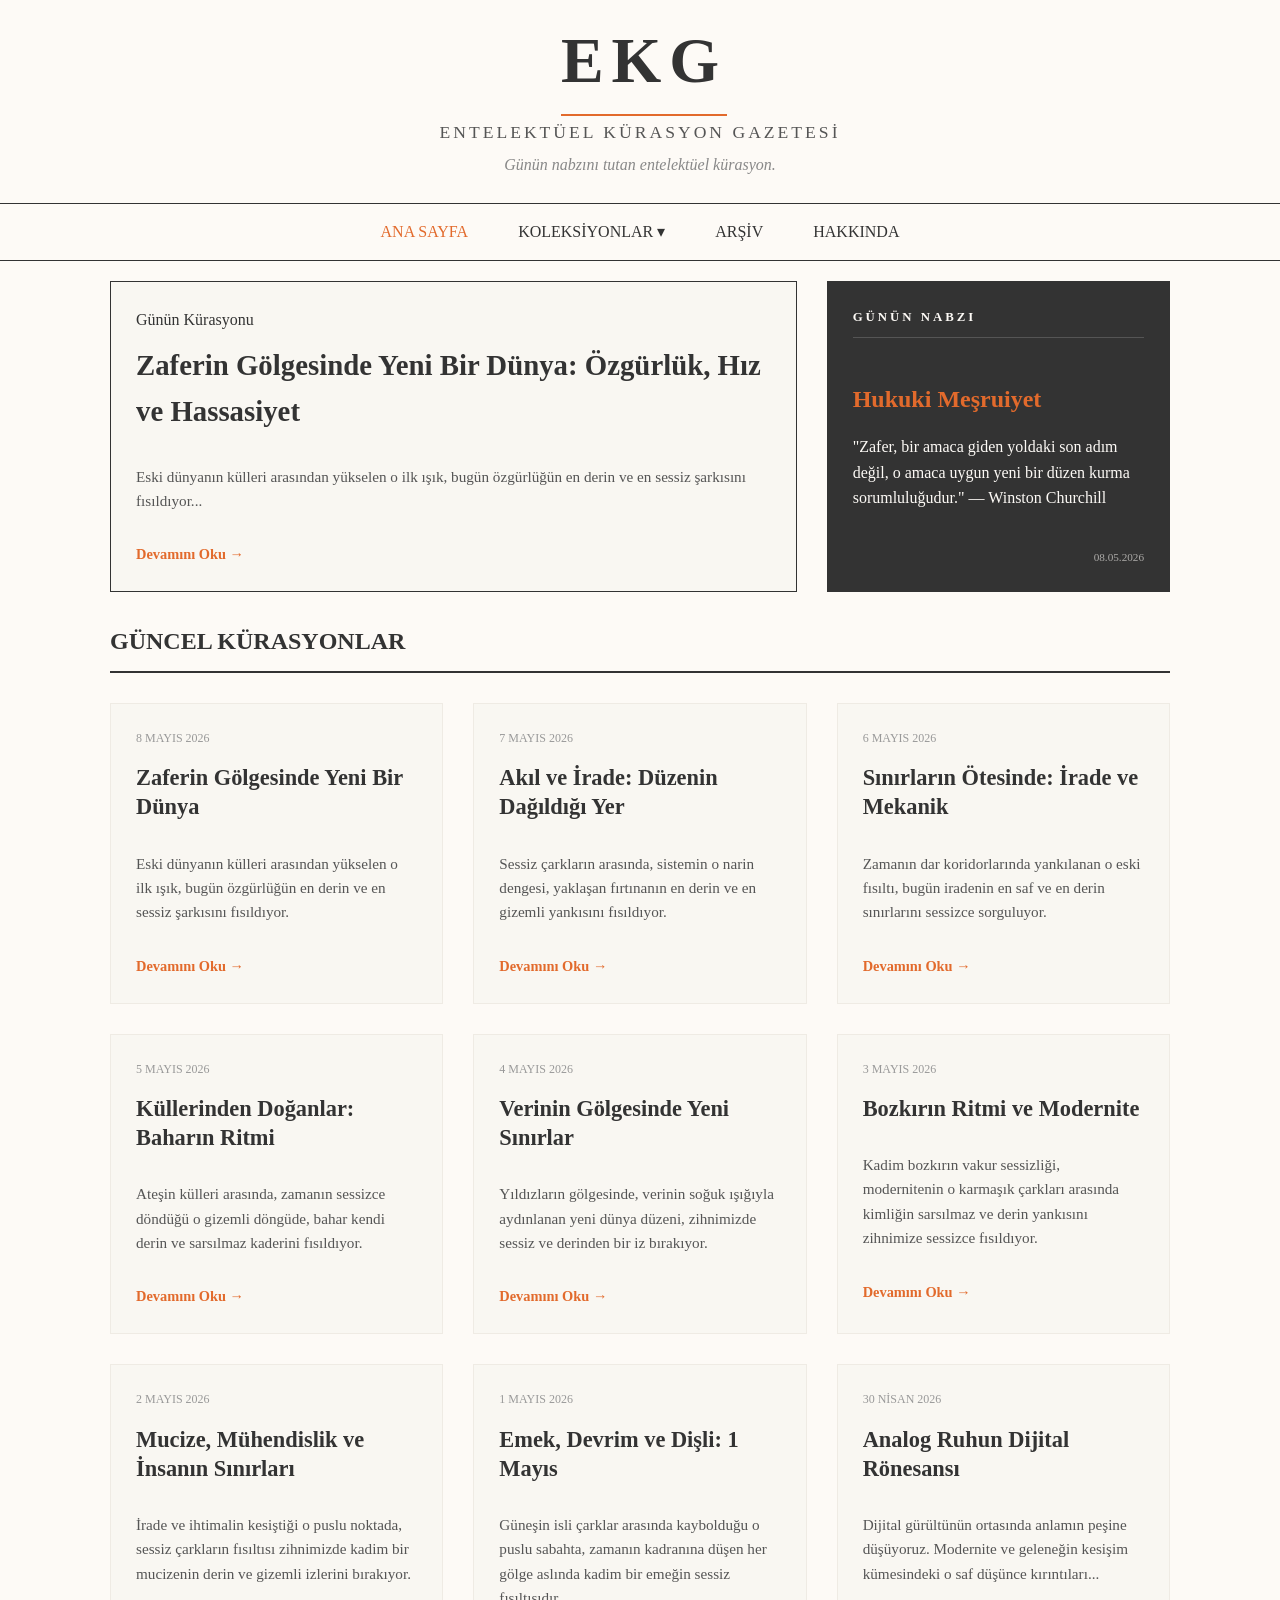
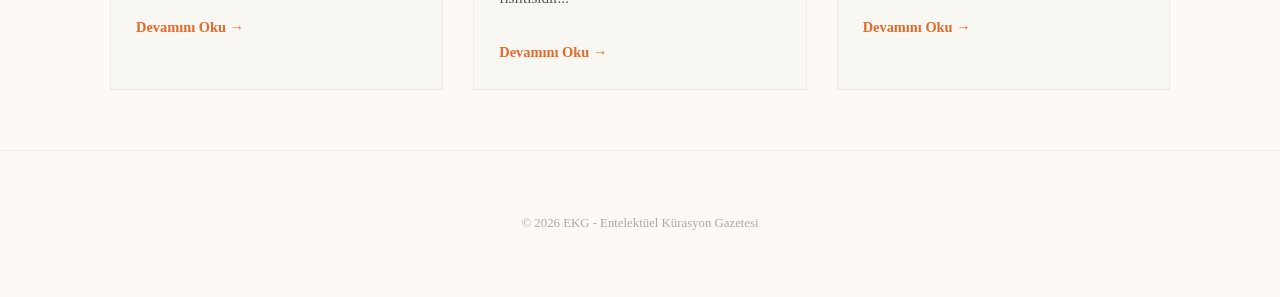
==== commit d99d9631: "update" ====
--- a/index.html
+++ b/index.html
@@ -47,25 +47,25 @@
             <article class="main-featured">
                 <span class="label">Günün Kürasyonu</span>
 
-                <a href="yazilar/yazi-sekiz.html" class="post-title-link">
-                    <h2>Akıl ve İrade: Düzenin Dağıldığı ve Yeniden Kurulduğu Yer</h2>
+                <a href="yazilar/yazi-dokuz.html" class="post-title-link">
+                    <h2>Zaferin Gölgesinde Yeni Bir Dünya: Özgürlük, Hız ve Hassasiyet</h2>
                 </a>
 
                 <p class="summary">
-                    Sessiz çarkların arasında, sistemin o narin dengesi, yaklaşan fırtınanın en derin ve en gizemli yankısını fısıldıyor...
+                    Eski dünyanın külleri arasından yükselen o ilk ışık, bugün özgürlüğün en derin ve en sessiz şarkısını fısıldıyor...
                 </p>
 
-                <a href="yazilar/yazi-sekiz.html" class="read-more-btn">Devamını Oku →</a>
+                <a href="yazilar/yazi-dokuz.html" class="read-more-btn">Devamını Oku →</a>
             </article>
 
             <aside class="pulse-box">
                 <h3>Günün Nabzı</h3>
                 <div class="pulse-content">
-                    <span class="concept">Sistem Disiplini</span>
-                    <p>​"Mükemmellik, eklenecek bir şey kalmadığında değil, çıkarılacak bir şey kalmadığında elde edilir." — Antoine de Saint-Exupéry</p>
+                    <span class="concept">Hukuki Meşruiyet</span>
+                    <p>​"Zafer, bir amaca giden yoldaki son adım değil, o amaca uygun yeni bir düzen kurma sorumluluğudur." — Winston Churchill</p>
                 </div>
                 <div class="pulse-footer">
-                    <span>06.05.2026</span>
+                    <span>08.05.2026</span>
                 </div>
             </aside>
         </section>
@@ -75,6 +75,20 @@
             <div class="post-list-grid">
 
                 <article class="post-card">
+                    <span class="date">8 Mayıs 2026</span>
+                    
+                    <a href="yazilar/yazi-dokuz.html" class="post-title-link">
+                        <h4>Zaferin Gölgesinde Yeni Bir Dünya</h4>
+                    </a>
+                    
+                    <p>
+                        Eski dünyanın külleri arasından yükselen o ilk ışık, bugün özgürlüğün en derin ve en sessiz şarkısını fısıldıyor.
+                    </p>
+                    
+                    <a href="yazilar/yazi-dokuz.html" class="read-more">Devamını Oku →</a>
+                </article>
+   
+                <article class="post-card">
                     <span class="date">7 Mayıs 2026</span>
                     
                     <a href="yazilar/yazi-sekiz.html" class="post-title-link">
